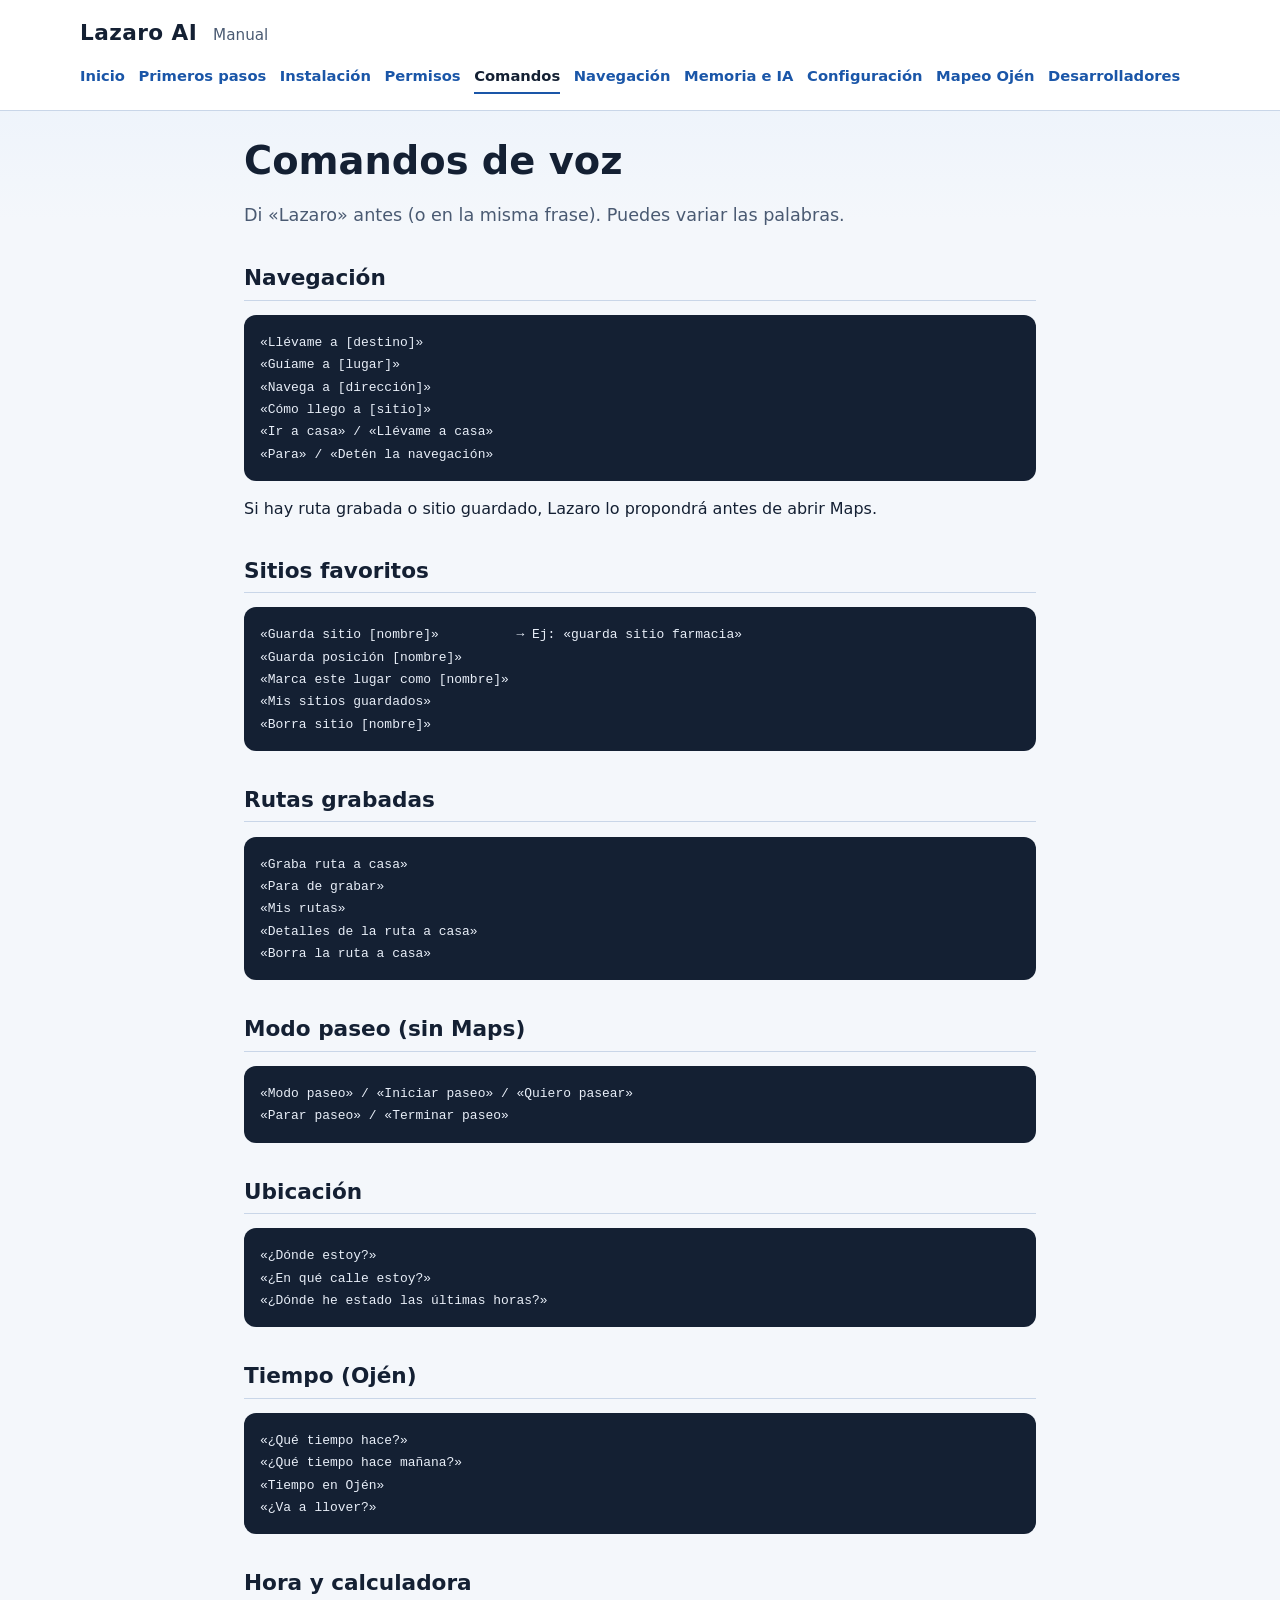
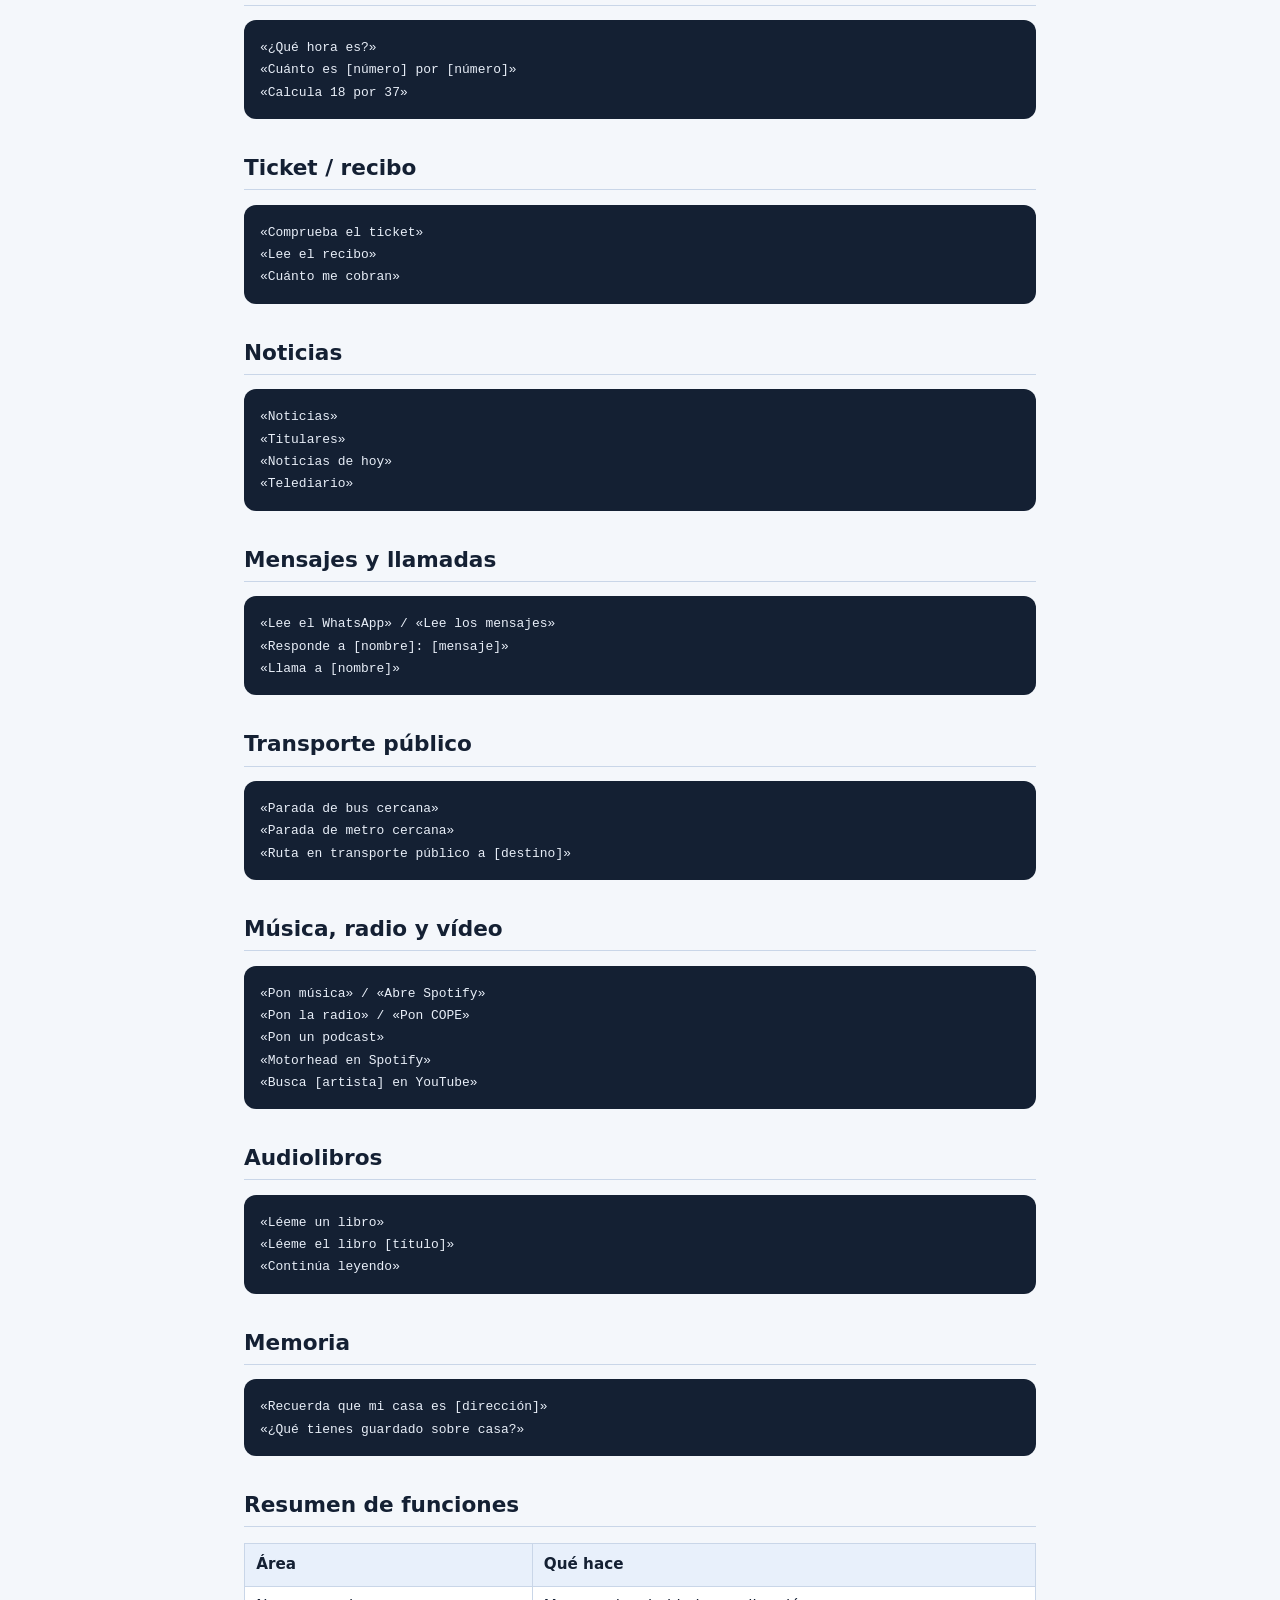
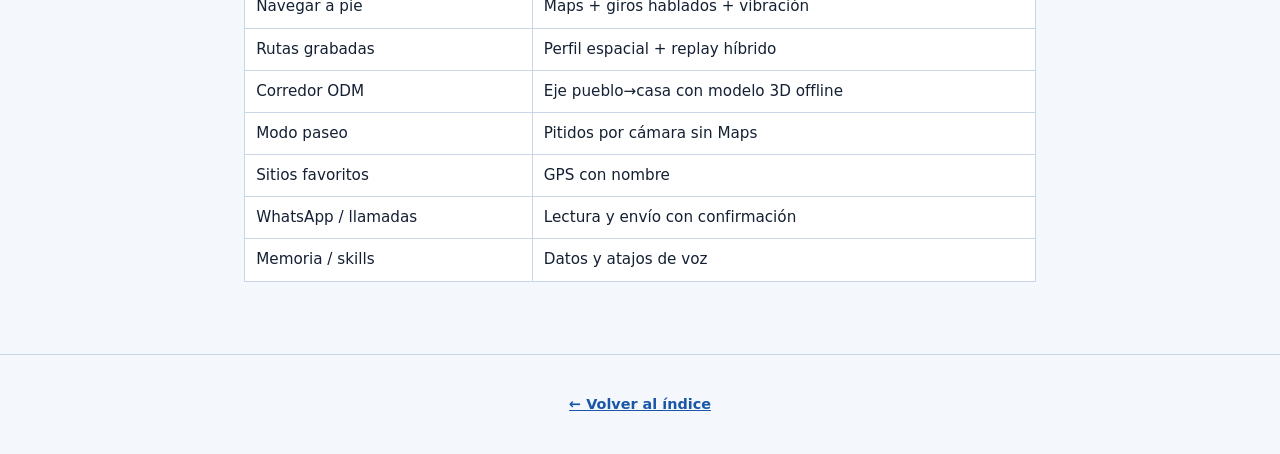
==== docs/comandos.html @ 35dbdc20 "Añadir manual de instrucciones en GitHub Pages. Sitio estático accesible en docs/ con instalación, c" ====
<!DOCTYPE html>
<html lang="es">
<head>
  <meta charset="UTF-8">
  <meta name="viewport" content="width=device-width, initial-scale=1">
  <title>Comandos de voz — Manual Lazaro AI</title>
  <link rel="stylesheet" href="assets/manual.css">
</head>
<body>
  <a class="skip" href="#contenido">Saltar al contenido</a>
  <header class="site-header">
    <div class="brand"><strong>Lazaro AI</strong><span>Manual</span></div>
    <nav class="nav" aria-label="Secciones del manual">
      <a href="index.html">Inicio</a>
      <a href="primeros-pasos.html">Primeros pasos</a>
      <a href="instalacion.html">Instalación</a>
      <a href="permisos.html">Permisos</a>
      <a href="comandos.html" aria-current="page">Comandos</a>
      <a href="navegacion.html">Navegación</a>
      <a href="memoria-ia.html">Memoria e IA</a>
      <a href="configuracion.html">Configuración</a>
      <a href="mapeo.html">Mapeo Ojén</a>
      <a href="desarrolladores.html">Desarrolladores</a>
    </nav>
  </header>
  <main id="contenido" class="wrap">
    <h1>Comandos de voz</h1>
    <p class="lead">Di «Lazaro» antes (o en la misma frase). Puedes variar las palabras.</p>

    <h2>Navegación</h2>
<pre><code>«Llévame a [destino]»
«Guíame a [lugar]»
«Navega a [dirección]»
«Cómo llego a [sitio]»
«Ir a casa» / «Llévame a casa»
«Para» / «Detén la navegación»</code></pre>
    <p>Si hay ruta grabada o sitio guardado, Lazaro lo propondrá antes de abrir Maps.</p>

    <h2>Sitios favoritos</h2>
<pre><code>«Guarda sitio [nombre]»          → Ej: «guarda sitio farmacia»
«Guarda posición [nombre]»
«Marca este lugar como [nombre]»
«Mis sitios guardados»
«Borra sitio [nombre]»</code></pre>

    <h2>Rutas grabadas</h2>
<pre><code>«Graba ruta a casa»
«Para de grabar»
«Mis rutas»
«Detalles de la ruta a casa»
«Borra la ruta a casa»</code></pre>

    <h2>Modo paseo (sin Maps)</h2>
<pre><code>«Modo paseo» / «Iniciar paseo» / «Quiero pasear»
«Parar paseo» / «Terminar paseo»</code></pre>

    <h2>Ubicación</h2>
<pre><code>«¿Dónde estoy?»
«¿En qué calle estoy?»
«¿Dónde he estado las últimas horas?»</code></pre>

    <h2>Tiempo (Ojén)</h2>
<pre><code>«¿Qué tiempo hace?»
«¿Qué tiempo hace mañana?»
«Tiempo en Ojén»
«¿Va a llover?»</code></pre>

    <h2>Hora y calculadora</h2>
<pre><code>«¿Qué hora es?»
«Cuánto es [número] por [número]»
«Calcula 18 por 37»</code></pre>

    <h2>Ticket / recibo</h2>
<pre><code>«Comprueba el ticket»
«Lee el recibo»
«Cuánto me cobran»</code></pre>

    <h2>Noticias</h2>
<pre><code>«Noticias»
«Titulares»
«Noticias de hoy»
«Telediario»</code></pre>

    <h2>Mensajes y llamadas</h2>
<pre><code>«Lee el WhatsApp» / «Lee los mensajes»
«Responde a [nombre]: [mensaje]»
«Llama a [nombre]»</code></pre>

    <h2>Transporte público</h2>
<pre><code>«Parada de bus cercana»
«Parada de metro cercana»
«Ruta en transporte público a [destino]»</code></pre>

    <h2>Música, radio y vídeo</h2>
<pre><code>«Pon música» / «Abre Spotify»
«Pon la radio» / «Pon COPE»
«Pon un podcast»
«Motorhead en Spotify»
«Busca [artista] en YouTube»</code></pre>

    <h2>Audiolibros</h2>
<pre><code>«Léeme un libro»
«Léeme el libro [título]»
«Continúa leyendo»</code></pre>

    <h2>Memoria</h2>
<pre><code>«Recuerda que mi casa es [dirección]»
«¿Qué tienes guardado sobre casa?»</code></pre>

    <h2>Resumen de funciones</h2>
    <table>
      <thead><tr><th>Área</th><th>Qué hace</th></tr></thead>
      <tbody>
        <tr><td>Navegar a pie</td><td>Maps + giros hablados + vibración</td></tr>
        <tr><td>Rutas grabadas</td><td>Perfil espacial + replay híbrido</td></tr>
        <tr><td>Corredor ODM</td><td>Eje pueblo→casa con modelo 3D offline</td></tr>
        <tr><td>Modo paseo</td><td>Pitidos por cámara sin Maps</td></tr>
        <tr><td>Sitios favoritos</td><td>GPS con nombre</td></tr>
        <tr><td>WhatsApp / llamadas</td><td>Lectura y envío con confirmación</td></tr>
        <tr><td>Memoria / skills</td><td>Datos y atajos de voz</td></tr>
      </tbody>
    </table>
  </main>
  <footer class="site-footer">
    <p><a href="index.html">← Volver al índice</a></p>
  </footer>
</body>
</html>
---- docs/assets/manual.css ----
/* Lazaro AI — Manual (GitHub Pages) */
:root {
  --bg: #f4f7fb;
  --surface: #ffffff;
  --ink: #142033;
  --muted: #4a5a72;
  --accent: #1a56a8;
  --accent-soft: #e8f0fb;
  --border: #c9d6e8;
  --ok: #0f6b45;
  --warn: #8a4b00;
  --radius: 12px;
  --max: 52rem;
  --font: "Segoe UI", system-ui, -apple-system, sans-serif;
}

*, *::before, *::after { box-sizing: border-box; }

html { scroll-behavior: smooth; }

body {
  margin: 0;
  font-family: var(--font);
  color: var(--ink);
  background: linear-gradient(180deg, #e9f1fb 0%, var(--bg) 220px);
  line-height: 1.55;
}

a { color: var(--accent); }
a:hover { text-decoration-thickness: 2px; }
a:focus-visible {
  outline: 3px solid var(--accent);
  outline-offset: 2px;
}

.skip {
  position: absolute;
  left: -9999px;
  top: 0;
  background: var(--accent);
  color: #fff;
  padding: 0.75rem 1rem;
  z-index: 100;
}
.skip:focus { left: 0.5rem; top: 0.5rem; }

.site-header {
  background: var(--surface);
  border-bottom: 1px solid var(--border);
  padding: 1rem 1.25rem;
  position: sticky;
  top: 0;
  z-index: 50;
}

.brand {
  display: flex;
  flex-wrap: wrap;
  align-items: baseline;
  gap: 0.5rem 1rem;
  max-width: 70rem;
  margin: 0 auto 0.75rem;
}
.brand strong {
  font-size: 1.35rem;
  letter-spacing: 0.02em;
}
.brand span { color: var(--muted); font-size: 0.95rem; }

.nav {
  max-width: 70rem;
  margin: 0 auto;
  display: flex;
  flex-wrap: wrap;
  gap: 0.4rem 0.85rem;
}
.nav a {
  text-decoration: none;
  font-weight: 600;
  font-size: 0.92rem;
  padding: 0.25rem 0;
}
.nav a[aria-current="page"] {
  color: var(--ink);
  border-bottom: 2px solid var(--accent);
}

.wrap {
  max-width: var(--max);
  margin: 0 auto;
  padding: 1.5rem 1.25rem 3.5rem;
}

h1 {
  font-size: clamp(1.8rem, 4vw, 2.4rem);
  line-height: 1.2;
  margin: 0.2rem 0 0.75rem;
}
h2 {
  font-size: 1.35rem;
  margin: 2rem 0 0.75rem;
  padding-bottom: 0.3rem;
  border-bottom: 1px solid var(--border);
}
h3 { font-size: 1.1rem; margin: 1.4rem 0 0.5rem; }

p, li { color: var(--ink); }
.lead { font-size: 1.1rem; color: var(--muted); }

.card-grid {
  display: grid;
  grid-template-columns: repeat(auto-fit, minmax(15rem, 1fr));
  gap: 0.9rem;
  margin: 1.5rem 0;
}
.card {
  background: var(--surface);
  border: 1px solid var(--border);
  border-radius: var(--radius);
  padding: 1rem 1.1rem;
  text-decoration: none;
  color: inherit;
  display: block;
  transition: border-color 0.15s, box-shadow 0.15s;
}
.card:hover, .card:focus-visible {
  border-color: var(--accent);
  box-shadow: 0 4px 16px rgba(26, 86, 168, 0.12);
}
.card h2 {
  font-size: 1.05rem;
  margin: 0 0 0.35rem;
  border: 0;
  padding: 0;
  color: var(--accent);
}
.card p { margin: 0; color: var(--muted); font-size: 0.95rem; }

table {
  width: 100%;
  border-collapse: collapse;
  margin: 1rem 0;
  background: var(--surface);
  font-size: 0.95rem;
}
th, td {
  border: 1px solid var(--border);
  padding: 0.55rem 0.7rem;
  text-align: left;
  vertical-align: top;
}
th { background: var(--accent-soft); }

.note, .warn, .ok {
  border-radius: var(--radius);
  padding: 0.85rem 1rem;
  margin: 1rem 0;
  border: 1px solid var(--border);
}
.note { background: var(--accent-soft); }
.warn { background: #fff4e5; border-color: #f0c989; }
.ok { background: #e8f6ef; border-color: #9ed4b8; }
.warn strong { color: var(--warn); }
.ok strong { color: var(--ok); }

code, pre {
  font-family: ui-monospace, "Cascadia Code", Consolas, monospace;
  font-size: 0.9em;
}
code {
  background: #eef2f8;
  padding: 0.1em 0.35em;
  border-radius: 4px;
}
pre {
  background: #142033;
  color: #e8eef8;
  padding: 1rem;
  border-radius: var(--radius);
  overflow-x: auto;
}
pre code { background: none; color: inherit; padding: 0; }

.quote {
  font-style: italic;
  color: var(--muted);
  border-left: 3px solid var(--accent);
  padding-left: 0.9rem;
  margin: 1rem 0;
}

.site-footer {
  border-top: 1px solid var(--border);
  padding: 1.5rem 1.25rem;
  text-align: center;
  color: var(--muted);
  font-size: 0.9rem;
}
.site-footer a { font-weight: 600; }

ul.checklist { list-style: none; padding-left: 0; }
ul.checklist li {
  padding: 0.35rem 0 0.35rem 1.6rem;
  position: relative;
}
ul.checklist li::before {
  content: "☐";
  position: absolute;
  left: 0;
}

@media (max-width: 640px) {
  .nav { gap: 0.35rem 0.7rem; }
  table { display: block; overflow-x: auto; }
}
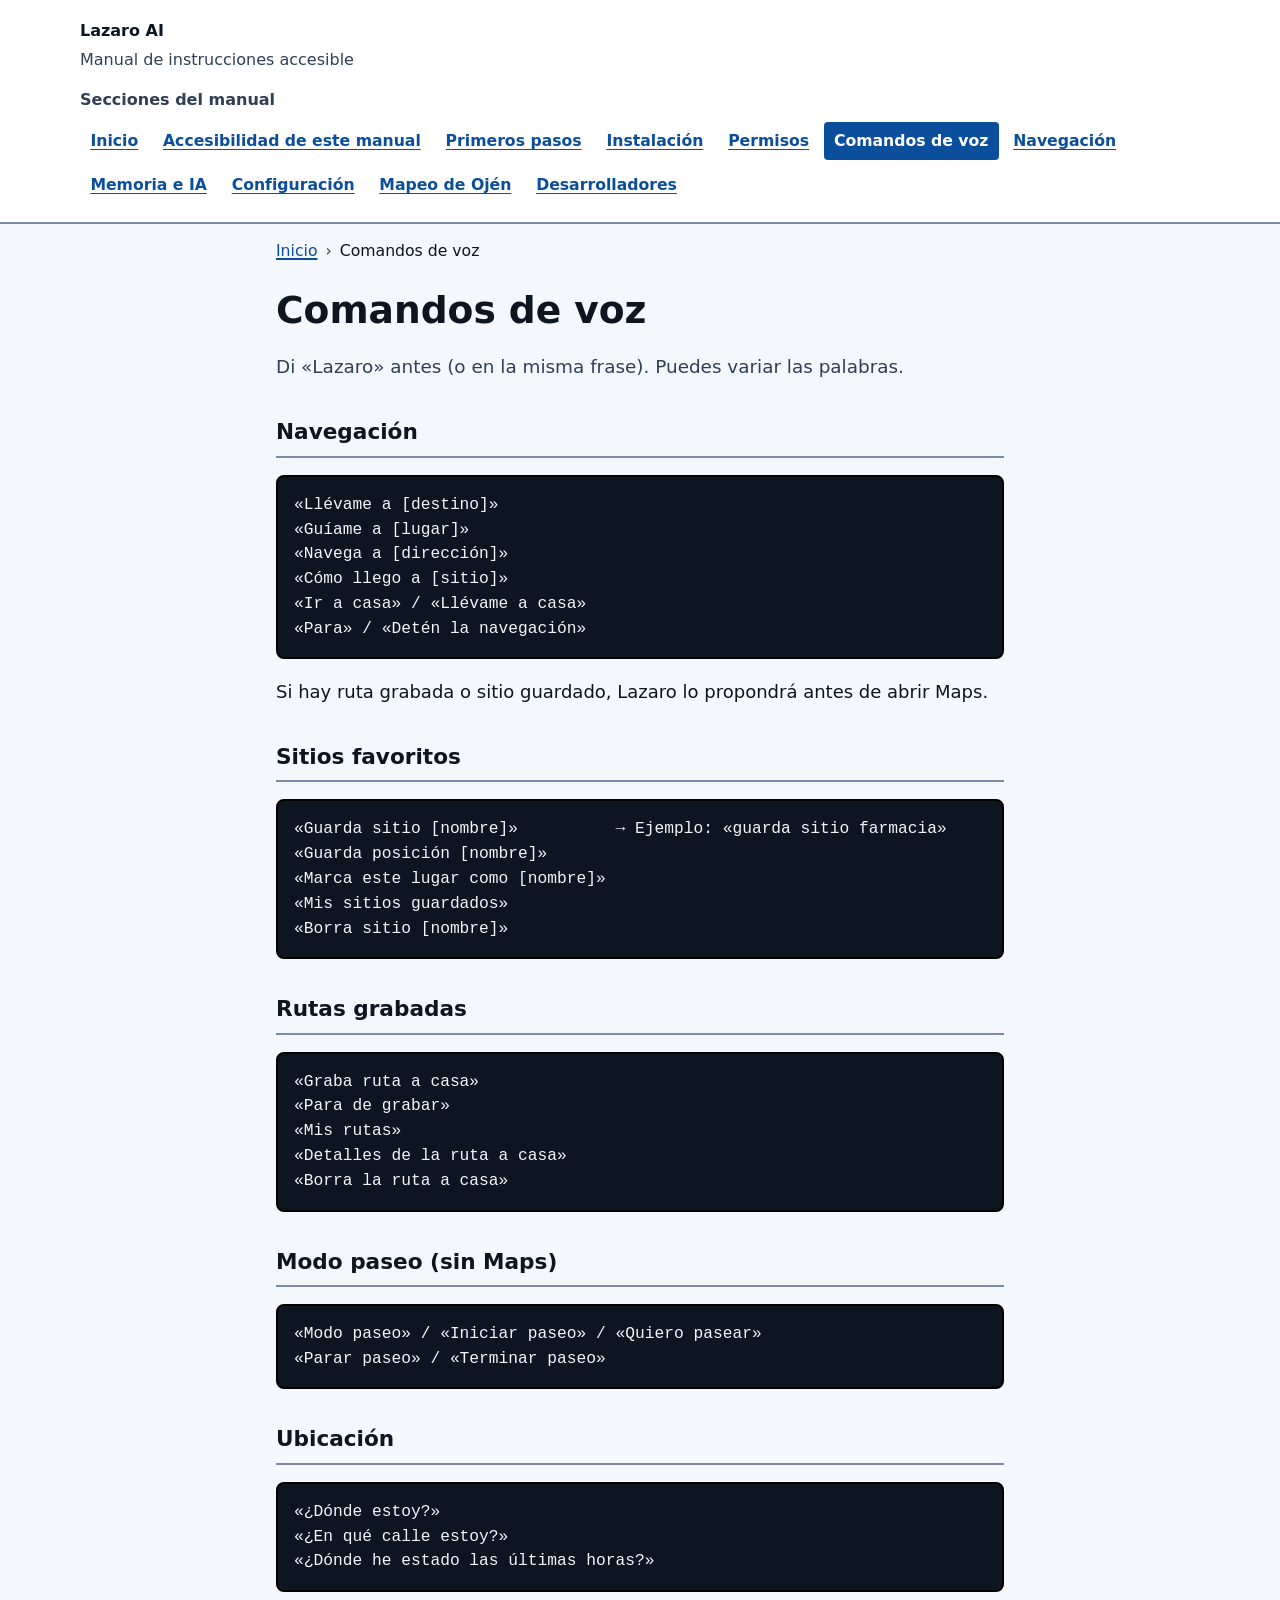
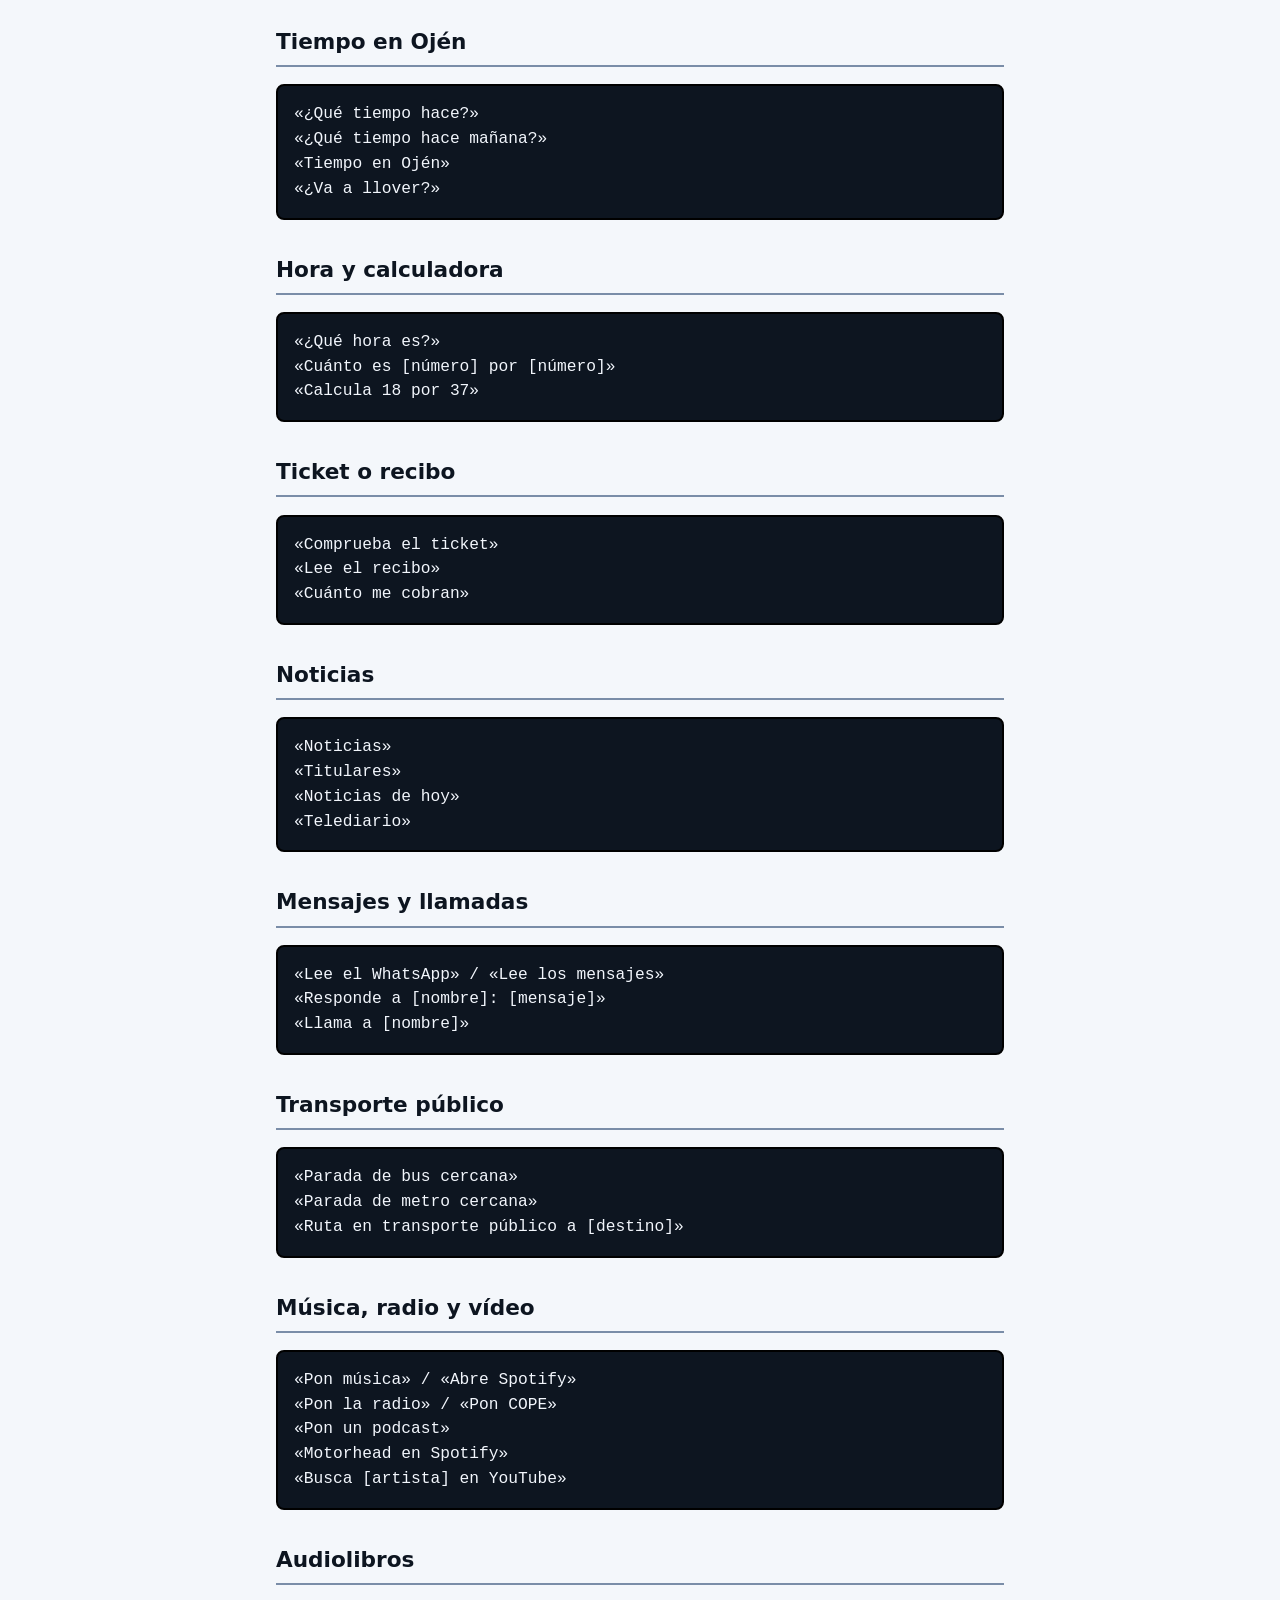
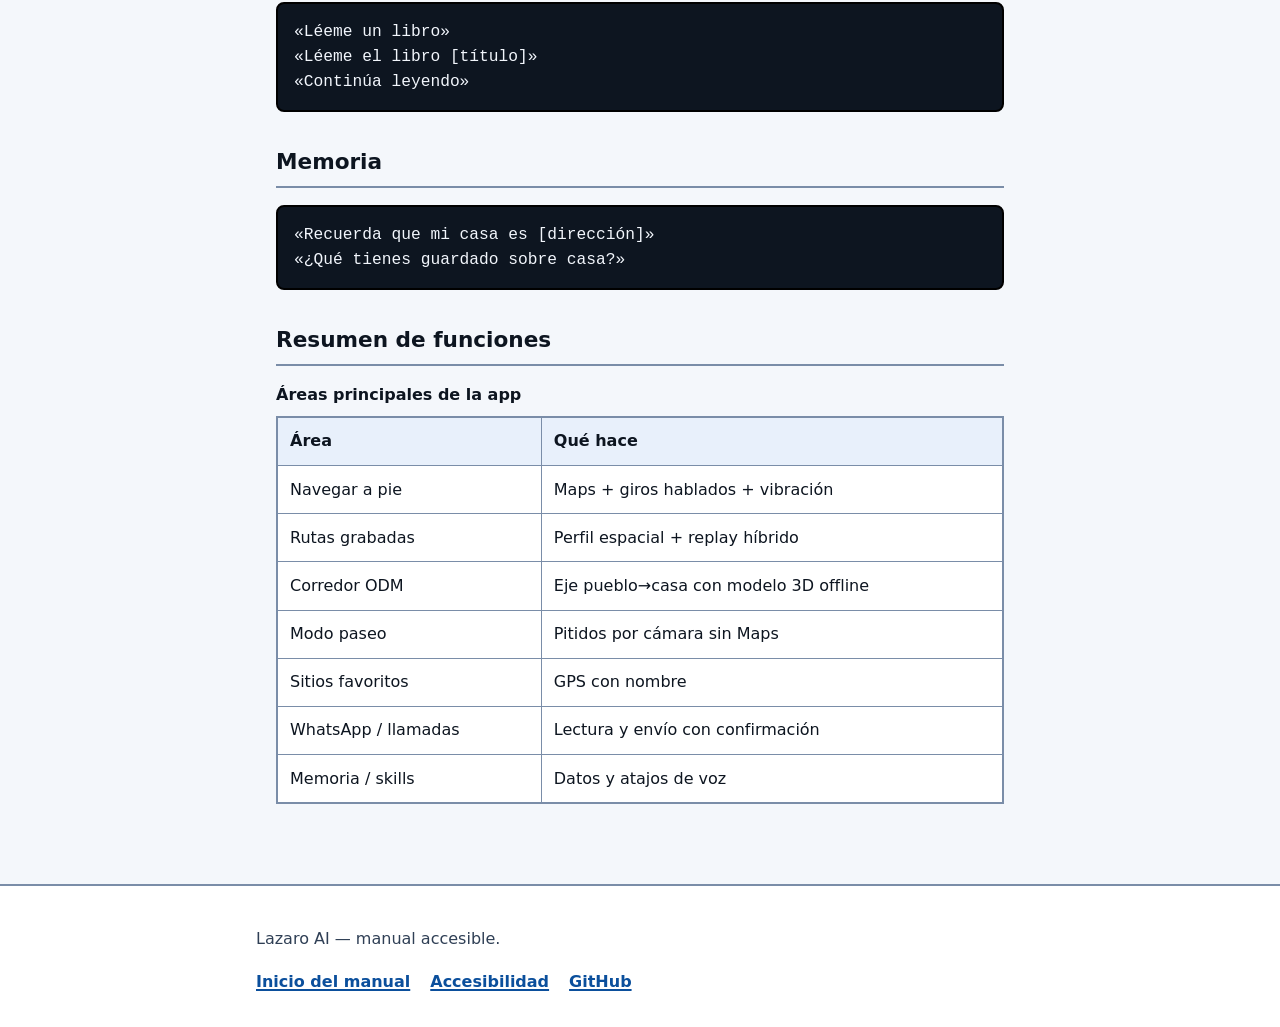
==== commit ac19fcc2: "Hacer el manual de GitHub Pages usable con lectores de pantalla. Menú en listas, saltos, landmarks, " ====
--- a/docs/comandos.html
+++ b/docs/comandos.html
@@ -3,27 +3,48 @@
 <head>
   <meta charset="UTF-8">
   <meta name="viewport" content="width=device-width, initial-scale=1">
+  <meta name="description" content="Comandos de voz. Manual accesible de Lazaro AI.">
   <title>Comandos de voz — Manual Lazaro AI</title>
   <link rel="stylesheet" href="assets/manual.css">
 </head>
 <body>
-  <a class="skip" href="#contenido">Saltar al contenido</a>
+  <div class="skip-group">
+    <a href="#contenido">Saltar al contenido principal</a>
+    <a href="#nav-principal">Saltar al menú de secciones</a>
+    <a href="#pie">Saltar al pie de página</a>
+  </div>
+
   <header class="site-header">
-    <div class="brand"><strong>Lazaro AI</strong><span>Manual</span></div>
-    <nav class="nav" aria-label="Secciones del manual">
-      <a href="index.html">Inicio</a>
-      <a href="primeros-pasos.html">Primeros pasos</a>
-      <a href="instalacion.html">Instalación</a>
-      <a href="permisos.html">Permisos</a>
-      <a href="comandos.html" aria-current="page">Comandos</a>
-      <a href="navegacion.html">Navegación</a>
-      <a href="memoria-ia.html">Memoria e IA</a>
-      <a href="configuracion.html">Configuración</a>
-      <a href="mapeo.html">Mapeo Ojén</a>
-      <a href="desarrolladores.html">Desarrolladores</a>
+    <div class="brand">
+      <p class="site-title"><a href="index.html">Lazaro AI</a></p>
+      <p>Manual de instrucciones accesible</p>
+    </div>
+    <nav id="nav-principal" class="nav" aria-labelledby="nav-titulo">
+      <h2 id="nav-titulo">Secciones del manual</h2>
+      <ul>
+        <li><a href="index.html">Inicio</a></li>
+        <li><a href="accesibilidad.html">Accesibilidad de este manual</a></li>
+        <li><a href="primeros-pasos.html">Primeros pasos</a></li>
+        <li><a href="instalacion.html">Instalación</a></li>
+        <li><a href="permisos.html">Permisos</a></li>
+        <li><a href="comandos.html" aria-current="page">Comandos de voz</a></li>
+        <li><a href="navegacion.html">Navegación</a></li>
+        <li><a href="memoria-ia.html">Memoria e IA</a></li>
+        <li><a href="configuracion.html">Configuración</a></li>
+        <li><a href="mapeo.html">Mapeo de Ojén</a></li>
+        <li><a href="desarrolladores.html">Desarrolladores</a></li>
+      </ul>
     </nav>
   </header>
-  <main id="contenido" class="wrap">
+
+  <nav class="breadcrumb" aria-label="Miga de pan">
+    <ol>
+      <li><a href="index.html">Inicio</a></li>
+      <li aria-current="page">Comandos de voz</li>
+    </ol>
+  </nav>
+
+  <main id="contenido" class="wrap" tabindex="-1">
     <h1>Comandos de voz</h1>
     <p class="lead">Di «Lazaro» antes (o en la misma frase). Puedes variar las palabras.</p>
 
@@ -37,7 +58,7 @@
     <p>Si hay ruta grabada o sitio guardado, Lazaro lo propondrá antes de abrir Maps.</p>
 
     <h2>Sitios favoritos</h2>
-<pre><code>«Guarda sitio [nombre]»          → Ej: «guarda sitio farmacia»
+<pre><code>«Guarda sitio [nombre]»          → Ejemplo: «guarda sitio farmacia»
 «Guarda posición [nombre]»
 «Marca este lugar como [nombre]»
 «Mis sitios guardados»
@@ -59,7 +80,7 @@
 «¿En qué calle estoy?»
 «¿Dónde he estado las últimas horas?»</code></pre>
 
-    <h2>Tiempo (Ojén)</h2>
+    <h2>Tiempo en Ojén</h2>
 <pre><code>«¿Qué tiempo hace?»
 «¿Qué tiempo hace mañana?»
 «Tiempo en Ojén»
@@ -70,7 +91,7 @@
 «Cuánto es [número] por [número]»
 «Calcula 18 por 37»</code></pre>
 
-    <h2>Ticket / recibo</h2>
+    <h2>Ticket o recibo</h2>
 <pre><code>«Comprueba el ticket»
 «Lee el recibo»
 «Cuánto me cobran»</code></pre>
@@ -109,7 +130,10 @@
 
     <h2>Resumen de funciones</h2>
     <table>
-      <thead><tr><th>Área</th><th>Qué hace</th></tr></thead>
+      <caption>Áreas principales de la app</caption>
+      <thead>
+        <tr><th scope="col">Área</th><th scope="col">Qué hace</th></tr>
+      </thead>
       <tbody>
         <tr><td>Navegar a pie</td><td>Maps + giros hablados + vibración</td></tr>
         <tr><td>Rutas grabadas</td><td>Perfil espacial + replay híbrido</td></tr>
@@ -121,8 +145,17 @@
       </tbody>
     </table>
   </main>
-  <footer class="site-footer">
-    <p><a href="index.html">← Volver al índice</a></p>
+
+  <footer id="pie" class="site-footer">
+    <div class="wrap-footer">
+      <p>Lazaro AI — manual accesible.</p>
+      <ul aria-label="Enlaces del pie">
+        <li><a href="index.html">Inicio del manual</a></li>
+        <li><a href="accesibilidad.html">Accesibilidad</a></li>
+        <li><a href="https://github.com/datak0w/Lazaro">GitHub</a></li>
+      </ul>
+    </div>
   </footer>
+  <script src="assets/a11y.js" defer></script>
 </body>
 </html>
--- a/docs/assets/manual.css
+++ b/docs/assets/manual.css
@@ -1,206 +1,317 @@
-/* Lazaro AI — Manual (GitHub Pages) */
+/* Lazaro AI — Manual accesible (GitHub Pages) */
 :root {
   --bg: #f4f7fb;
   --surface: #ffffff;
-  --ink: #142033;
-  --muted: #4a5a72;
-  --accent: #1a56a8;
+  --ink: #0d1520;
+  --muted: #2f3f55;
+  --accent: #0b4f9c;
   --accent-soft: #e8f0fb;
-  --border: #c9d6e8;
-  --ok: #0f6b45;
-  --warn: #8a4b00;
-  --radius: 12px;
-  --max: 52rem;
+  --border: #7a8da8;
+  --ok: #0a5c3a;
+  --warn: #6b3a00;
+  --radius: 8px;
+  --max: 48rem;
   --font: "Segoe UI", system-ui, -apple-system, sans-serif;
+  --focus: #000000;
 }
 
 *, *::before, *::after { box-sizing: border-box; }
 
-html { scroll-behavior: smooth; }
+@media (prefers-reduced-motion: no-preference) {
+  html { scroll-behavior: smooth; }
+}
 
 body {
   margin: 0;
   font-family: var(--font);
   color: var(--ink);
-  background: linear-gradient(180deg, #e9f1fb 0%, var(--bg) 220px);
-  line-height: 1.55;
-}
-
-a { color: var(--accent); }
-a:hover { text-decoration-thickness: 2px; }
+  background: var(--bg);
+  line-height: 1.65;
+  font-size: 1.125rem;
+}
+
+a {
+  color: var(--accent);
+  text-decoration-thickness: 1.5px;
+  text-underline-offset: 0.15em;
+}
+a:hover { text-decoration-thickness: 2.5px; }
 a:focus-visible {
-  outline: 3px solid var(--accent);
-  outline-offset: 2px;
-}
-
-.skip {
+  outline: 3px solid var(--focus);
+  outline-offset: 3px;
+  background: #ffe566;
+  color: #000;
+  text-decoration: none;
+}
+
+/* Oculto visualmente, audible para lectores de pantalla */
+.sr-only {
+  position: absolute !important;
+  width: 1px !important;
+  height: 1px !important;
+  padding: 0 !important;
+  margin: -1px !important;
+  overflow: hidden !important;
+  clip: rect(0, 0, 0, 0) !important;
+  white-space: nowrap !important;
+  border: 0 !important;
+}
+
+.skip-group {
+  position: absolute;
+  left: 0;
+  top: 0;
+  z-index: 200;
+  display: flex;
+  flex-direction: column;
+  gap: 0.25rem;
+}
+.skip-group a {
   position: absolute;
   left: -9999px;
   top: 0;
-  background: var(--accent);
+  background: #000;
   color: #fff;
-  padding: 0.75rem 1rem;
-  z-index: 100;
-}
-.skip:focus { left: 0.5rem; top: 0.5rem; }
+  padding: 0.85rem 1.1rem;
+  font-weight: 700;
+  text-decoration: none;
+  border: 3px solid #ffe566;
+}
+.skip-group a:focus {
+  position: static;
+  left: auto;
+  display: inline-block;
+}
 
 .site-header {
   background: var(--surface);
-  border-bottom: 1px solid var(--border);
-  padding: 1rem 1.25rem;
-  position: sticky;
-  top: 0;
-  z-index: 50;
+  border-bottom: 2px solid var(--border);
+  padding: 1rem 1.25rem 1.1rem;
 }
 
 .brand {
-  display: flex;
-  flex-wrap: wrap;
-  align-items: baseline;
-  gap: 0.5rem 1rem;
   max-width: 70rem;
-  margin: 0 auto 0.75rem;
-}
-.brand strong {
-  font-size: 1.35rem;
-  letter-spacing: 0.02em;
-}
-.brand span { color: var(--muted); font-size: 0.95rem; }
+  margin: 0 auto 0.85rem;
+}
+.brand p {
+  margin: 0.15rem 0 0;
+  color: var(--muted);
+  font-size: 1rem;
+}
+.site-title {
+  margin: 0;
+  font-size: 1.45rem;
+  font-weight: 800;
+}
+.site-title a {
+  color: var(--ink);
+  text-decoration: none;
+}
+.site-title a:focus-visible {
+  background: #ffe566;
+}
 
 .nav {
   max-width: 70rem;
   margin: 0 auto;
+}
+.nav h2 {
+  font-size: 1rem;
+  margin: 0 0 0.5rem;
+  border: 0;
+  padding: 0;
+  color: var(--muted);
+}
+.nav ul {
+  list-style: none;
+  margin: 0;
+  padding: 0;
   display: flex;
   flex-wrap: wrap;
-  gap: 0.4rem 0.85rem;
-}
+  gap: 0.35rem 0.25rem;
+}
+.nav li { margin: 0; }
 .nav a {
+  display: inline-block;
+  font-weight: 700;
+  font-size: 0.98rem;
+  padding: 0.4rem 0.65rem;
+  text-decoration: underline;
+  text-underline-offset: 0.2em;
+}
+.nav a[aria-current="page"] {
+  background: var(--accent);
+  color: #fff;
   text-decoration: none;
-  font-weight: 600;
-  font-size: 0.92rem;
-  padding: 0.25rem 0;
-}
-.nav a[aria-current="page"] {
-  color: var(--ink);
-  border-bottom: 2px solid var(--accent);
+  border-radius: 4px;
+}
+.nav a[aria-current="page"]:focus-visible {
+  background: #ffe566;
+  color: #000;
+}
+
+.breadcrumb {
+  max-width: var(--max);
+  margin: 0 auto;
+  padding: 0.85rem 1.25rem 0;
+  font-size: 0.98rem;
+}
+.breadcrumb ol {
+  list-style: none;
+  margin: 0;
+  padding: 0;
+  display: flex;
+  flex-wrap: wrap;
+  gap: 0.25rem 0.5rem;
+}
+.breadcrumb li:not(:last-child)::after {
+  content: "›";
+  margin-left: 0.5rem;
+  color: var(--muted);
+  speak: never;
 }
 
 .wrap {
   max-width: var(--max);
   margin: 0 auto;
-  padding: 1.5rem 1.25rem 3.5rem;
+  padding: 1.25rem 1.25rem 3.5rem;
 }
 
 h1 {
-  font-size: clamp(1.8rem, 4vw, 2.4rem);
-  line-height: 1.2;
-  margin: 0.2rem 0 0.75rem;
+  font-size: clamp(1.75rem, 4vw, 2.35rem);
+  line-height: 1.25;
+  margin: 0.2rem 0 0.85rem;
 }
 h2 {
   font-size: 1.35rem;
   margin: 2rem 0 0.75rem;
-  padding-bottom: 0.3rem;
-  border-bottom: 1px solid var(--border);
-}
-h3 { font-size: 1.1rem; margin: 1.4rem 0 0.5rem; }
-
-p, li { color: var(--ink); }
-.lead { font-size: 1.1rem; color: var(--muted); }
-
-.card-grid {
-  display: grid;
-  grid-template-columns: repeat(auto-fit, minmax(15rem, 1fr));
-  gap: 0.9rem;
-  margin: 1.5rem 0;
-}
-.card {
-  background: var(--surface);
-  border: 1px solid var(--border);
-  border-radius: var(--radius);
-  padding: 1rem 1.1rem;
-  text-decoration: none;
-  color: inherit;
-  display: block;
-  transition: border-color 0.15s, box-shadow 0.15s;
-}
-.card:hover, .card:focus-visible {
-  border-color: var(--accent);
-  box-shadow: 0 4px 16px rgba(26, 86, 168, 0.12);
-}
-.card h2 {
-  font-size: 1.05rem;
-  margin: 0 0 0.35rem;
-  border: 0;
-  padding: 0;
-  color: var(--accent);
-}
-.card p { margin: 0; color: var(--muted); font-size: 0.95rem; }
+  padding-bottom: 0.35rem;
+  border-bottom: 2px solid var(--border);
+}
+h3 {
+  font-size: 1.12rem;
+  margin: 1.5rem 0 0.5rem;
+}
+
+.lead {
+  font-size: 1.15rem;
+  color: var(--muted);
+  max-width: 40rem;
+}
+
+.toc-list {
+  margin: 1rem 0 1.5rem;
+  padding-left: 1.3rem;
+}
+.toc-list li { margin: 0.55rem 0; }
+.toc-list a { font-weight: 700; }
 
 table {
   width: 100%;
   border-collapse: collapse;
-  margin: 1rem 0;
+  margin: 1rem 0 1.5rem;
   background: var(--surface);
-  font-size: 0.95rem;
+  font-size: 1rem;
+  border: 2px solid var(--border);
+}
+caption {
+  text-align: left;
+  font-weight: 700;
+  margin-bottom: 0.5rem;
+  color: var(--ink);
+  caption-side: top;
 }
 th, td {
   border: 1px solid var(--border);
-  padding: 0.55rem 0.7rem;
+  padding: 0.65rem 0.75rem;
   text-align: left;
   vertical-align: top;
 }
-th { background: var(--accent-soft); }
+th {
+  background: var(--accent-soft);
+  font-weight: 800;
+}
 
 .note, .warn, .ok {
   border-radius: var(--radius);
-  padding: 0.85rem 1rem;
-  margin: 1rem 0;
-  border: 1px solid var(--border);
-}
-.note { background: var(--accent-soft); }
-.warn { background: #fff4e5; border-color: #f0c989; }
-.ok { background: #e8f6ef; border-color: #9ed4b8; }
-.warn strong { color: var(--warn); }
-.ok strong { color: var(--ok); }
+  padding: 0.95rem 1.05rem;
+  margin: 1.1rem 0;
+  border: 2px solid var(--border);
+}
+.note { background: var(--accent-soft); border-color: var(--accent); }
+.warn { background: #fff4e5; border-color: var(--warn); }
+.ok { background: #e8f6ef; border-color: var(--ok); }
+.note-label, .warn-label, .ok-label {
+  display: block;
+  font-weight: 800;
+  margin-bottom: 0.35rem;
+}
 
 code, pre {
   font-family: ui-monospace, "Cascadia Code", Consolas, monospace;
-  font-size: 0.9em;
+  font-size: 0.95em;
 }
 code {
-  background: #eef2f8;
-  padding: 0.1em 0.35em;
+  background: #e6edf7;
+  padding: 0.12em 0.4em;
   border-radius: 4px;
+  border: 1px solid #c5d3e8;
 }
 pre {
-  background: #142033;
-  color: #e8eef8;
+  background: #0d1520;
+  color: #f2f6fc;
   padding: 1rem;
   border-radius: var(--radius);
   overflow-x: auto;
-}
-pre code { background: none; color: inherit; padding: 0; }
+  border: 2px solid #000;
+  line-height: 1.45;
+}
+pre code {
+  background: none;
+  color: inherit;
+  padding: 0;
+  border: 0;
+}
 
 .quote {
   font-style: italic;
   color: var(--muted);
-  border-left: 3px solid var(--accent);
-  padding-left: 0.9rem;
+  border-left: 4px solid var(--accent);
+  padding-left: 0.95rem;
   margin: 1rem 0;
 }
 
 .site-footer {
-  border-top: 1px solid var(--border);
-  padding: 1.5rem 1.25rem;
-  text-align: center;
-  color: var(--muted);
-  font-size: 0.9rem;
-}
-.site-footer a { font-weight: 600; }
+  border-top: 2px solid var(--border);
+  padding: 1.5rem 1.25rem 2rem;
+  background: var(--surface);
+  color: var(--muted);
+  font-size: 1rem;
+}
+.site-footer .wrap-footer {
+  max-width: var(--max);
+  margin: 0 auto;
+}
+.site-footer ul {
+  list-style: none;
+  padding: 0;
+  margin: 0.75rem 0 0;
+  display: flex;
+  flex-wrap: wrap;
+  gap: 0.75rem 1.25rem;
+}
+.site-footer a { font-weight: 700; }
+
+img {
+  max-width: 100%;
+  height: auto;
+  border: 2px solid var(--border);
+  border-radius: var(--radius);
+}
 
 ul.checklist { list-style: none; padding-left: 0; }
 ul.checklist li {
-  padding: 0.35rem 0 0.35rem 1.6rem;
+  padding: 0.4rem 0 0.4rem 1.7rem;
   position: relative;
 }
 ul.checklist li::before {
@@ -210,6 +321,20 @@
 }
 
 @media (max-width: 640px) {
-  .nav { gap: 0.35rem 0.7rem; }
+  body { font-size: 1.05rem; }
+  .nav a { padding: 0.5rem 0.55rem; }
   table { display: block; overflow-x: auto; }
 }
+
+@media (prefers-contrast: more) {
+  :root {
+    --ink: #000;
+    --muted: #1a1a1a;
+    --accent: #003366;
+    --border: #000;
+  }
+  a { text-decoration-thickness: 2px; }
+  .nav a[aria-current="page"] {
+    outline: 2px solid #000;
+  }
+}
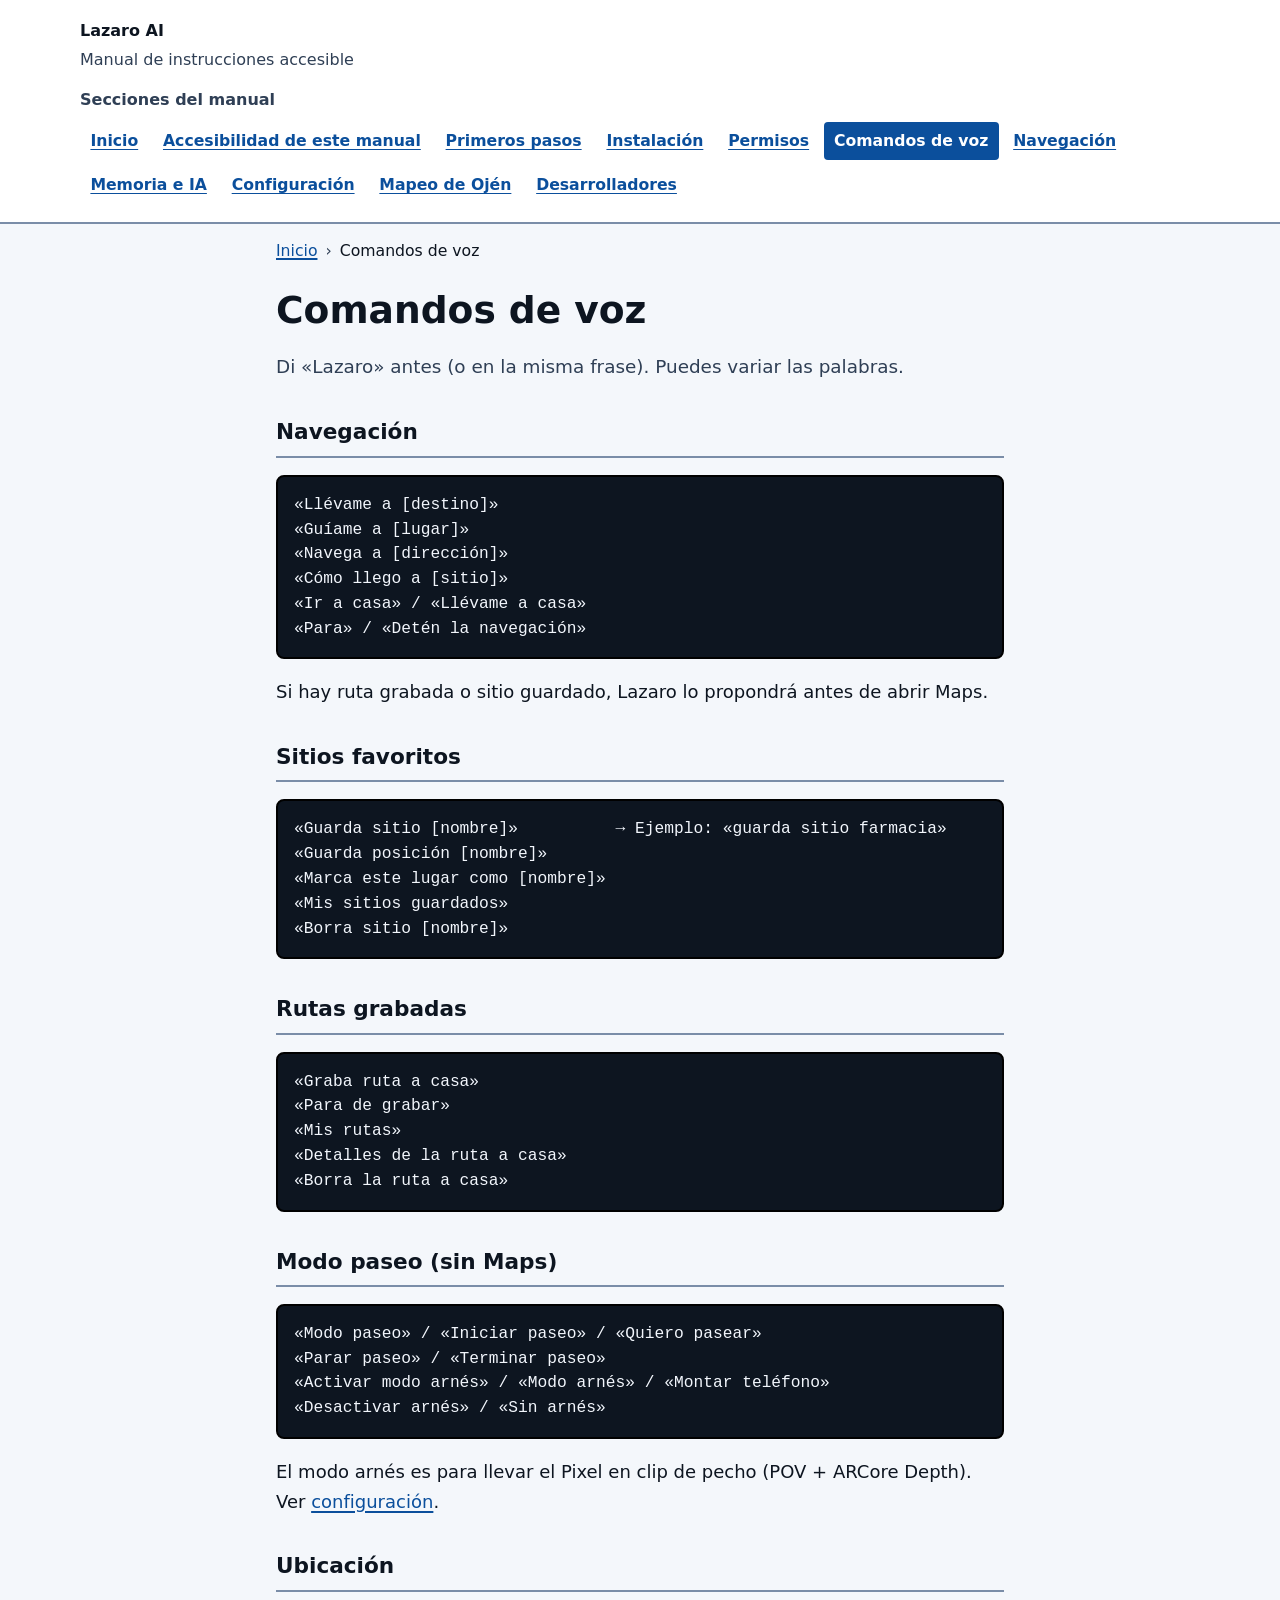
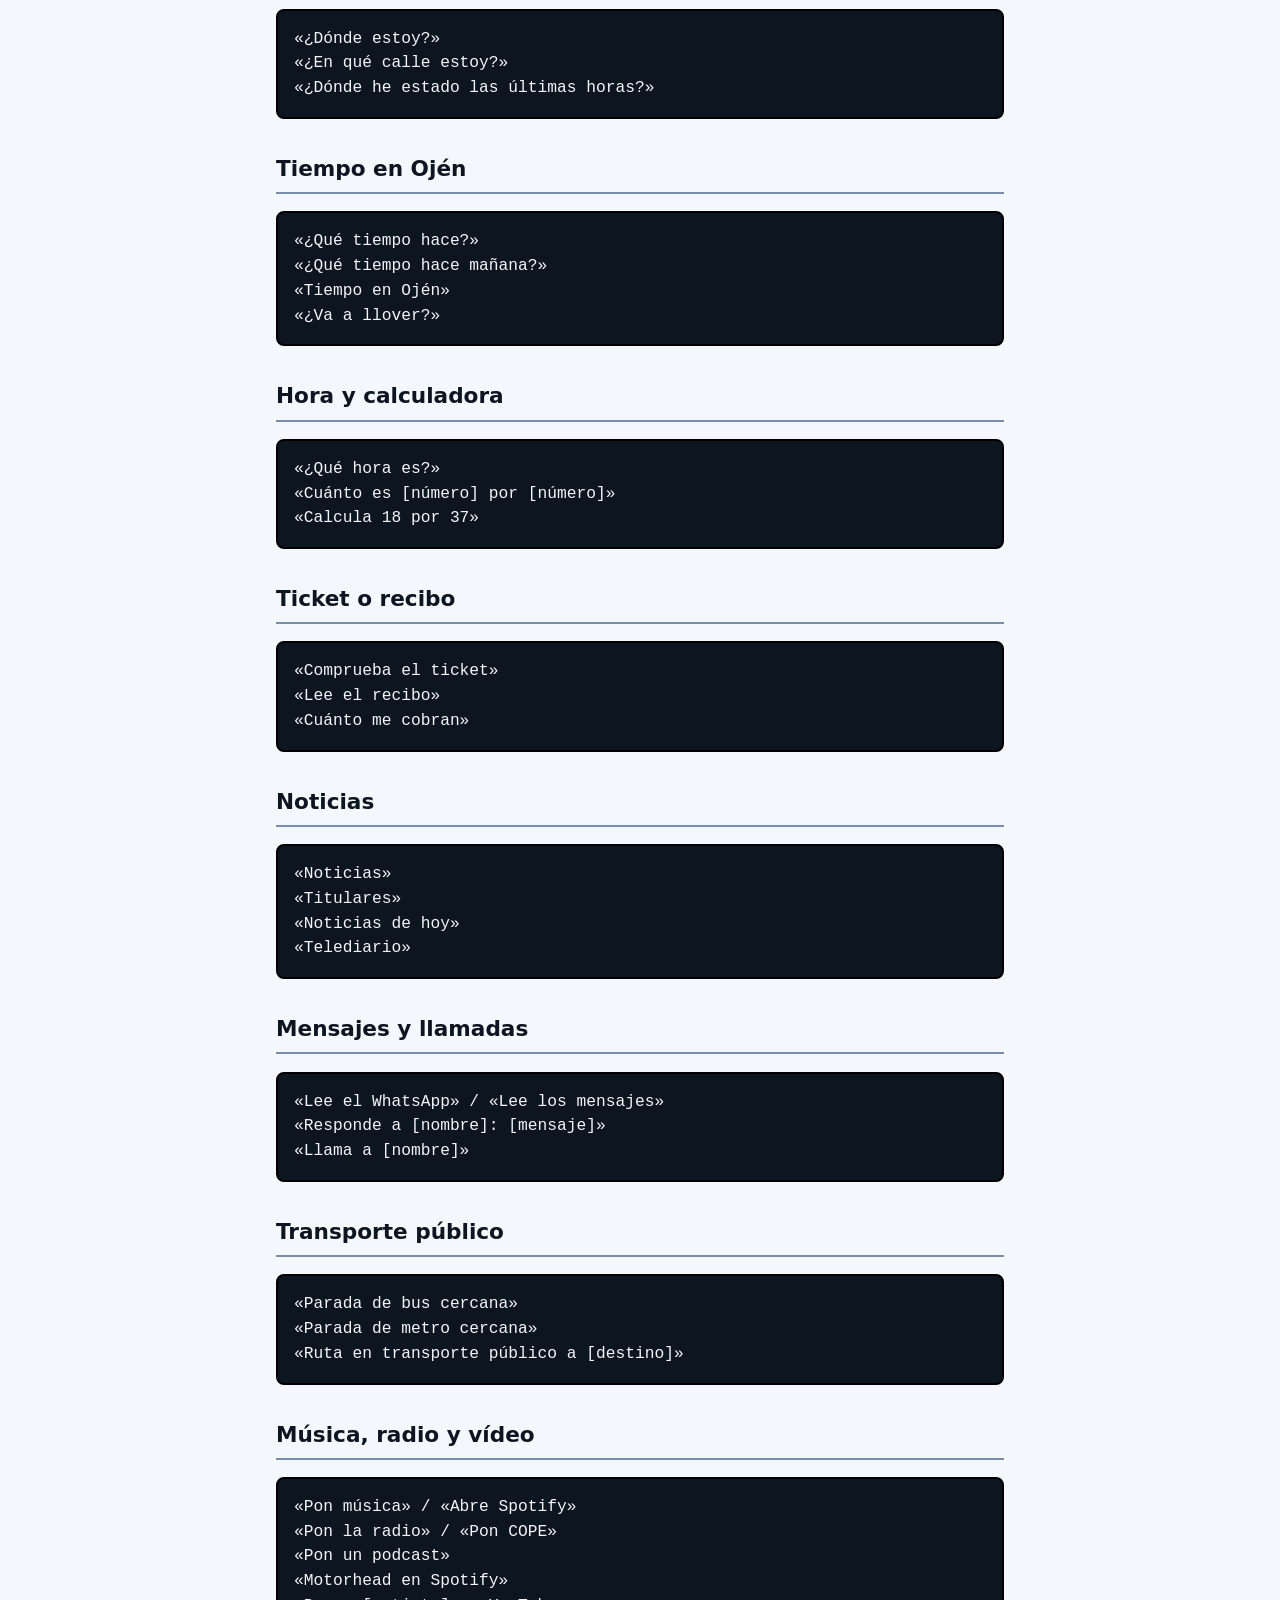
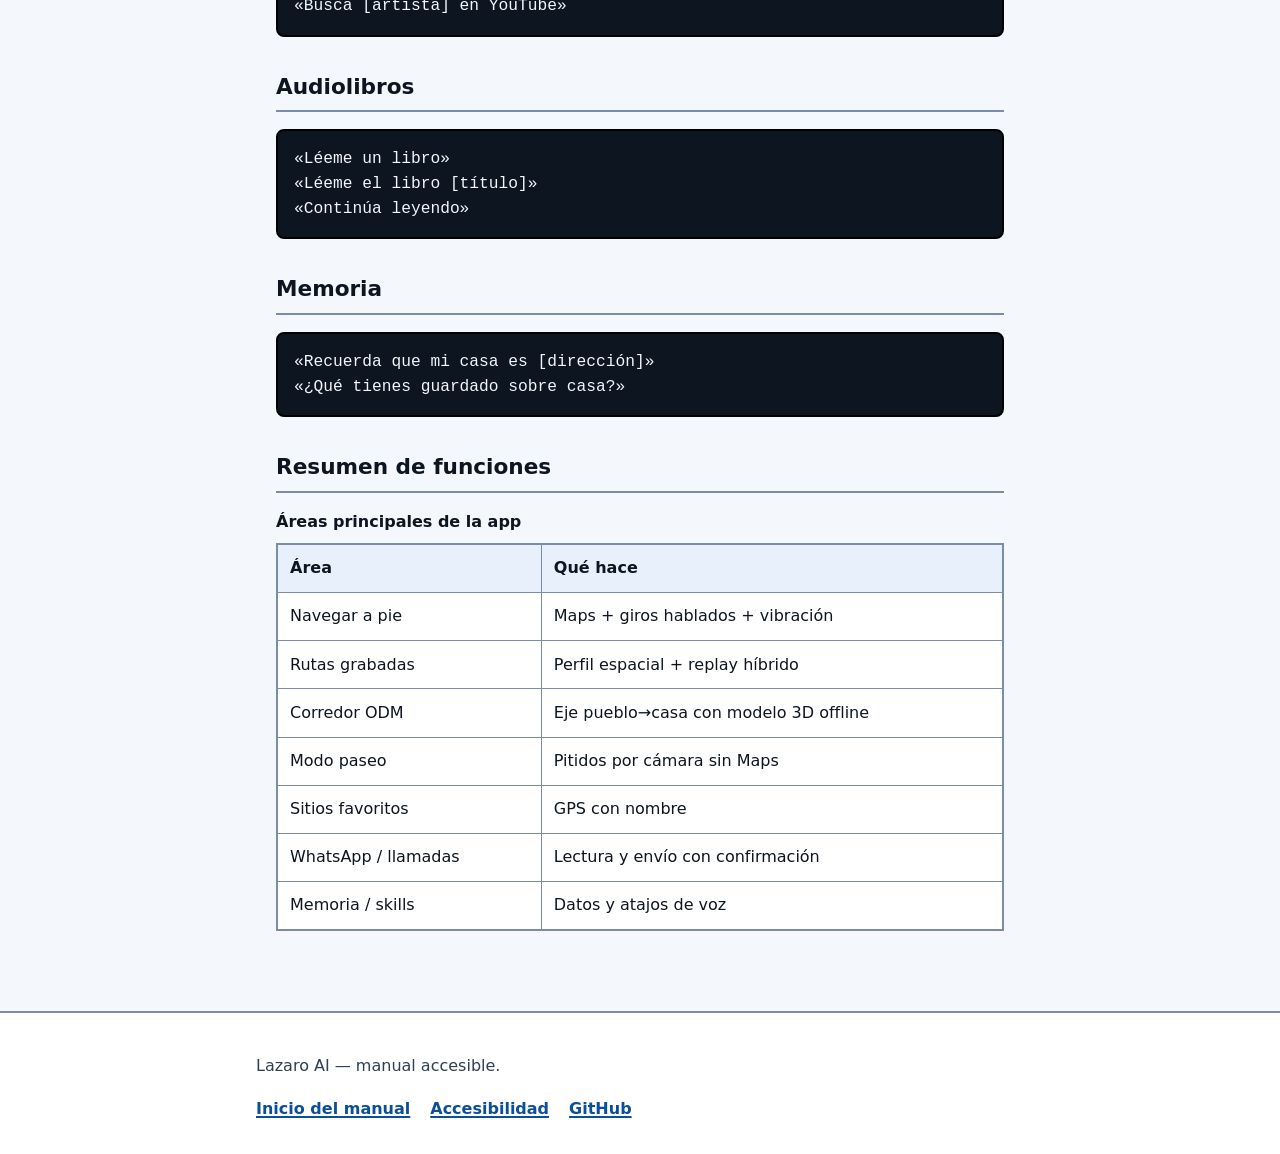
==== commit 781b8248: "Mejorar bastón WeWALK, guía propia y UX de voz. Mapa P2P de botones, orientación al iniciar navegaci" ====
--- a/docs/comandos.html
+++ b/docs/comandos.html
@@ -73,7 +73,13 @@
 
     <h2>Modo paseo (sin Maps)</h2>
 <pre><code>«Modo paseo» / «Iniciar paseo» / «Quiero pasear»
-«Parar paseo» / «Terminar paseo»</code></pre>
+«Parar paseo» / «Terminar paseo»
+«Activar modo arnés» / «Modo arnés» / «Montar teléfono»
+«Desactivar arnés» / «Sin arnés»</code></pre>
+    <p>
+      El modo arnés es para llevar el Pixel en clip de pecho (POV + ARCore Depth).
+      Ver <a href="configuracion.html">configuración</a>.
+    </p>
 
     <h2>Ubicación</h2>
 <pre><code>«¿Dónde estoy?»
